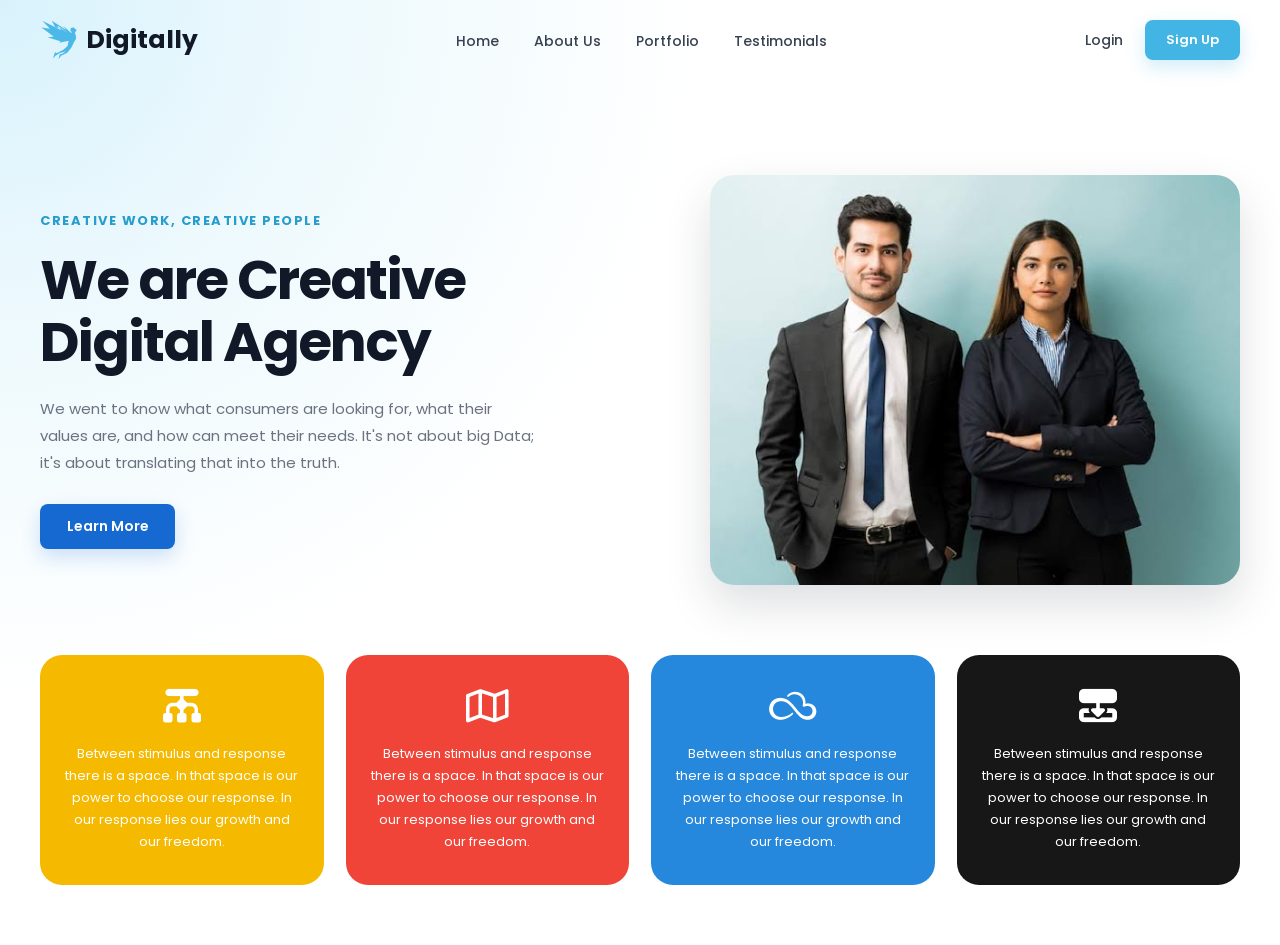
==== index.html @ ea76e37e "Add files via upload" ====
<!doctype html>
<html lang="en">
  <head>
    <meta charset="UTF-8" />
    <meta name="viewport" content="width=device-width, initial-scale=1.0" />
    <title>Web-p1</title>
    <link rel="stylesheet" href="style.css" />
    <link
      rel="stylesheet"
      href="https://cdnjs.cloudflare.com/ajax/libs/font-awesome/6.7.2/css/all.min.css"/>
    <link rel="preconnect" href="https://fonts.googleapis.com" />
    <link rel="preconnect" href="https://fonts.gstatic.com" crossorigin />
    <link
      href="https://fonts.googleapis.com/css2?family=Poppins:ital,wght@0,100;0,200;0,300;0,400;0,500;0,600;0,700;0,800;0,900;1,100;1,200;1,300;1,400;1,500;1,600;1,700;1,800;1,900&display=swap"
      rel="stylesheet"
    />
  </head>
  <body>
    <nav>
      <div class="brand">
        <i class="fa-brands fa-studiovinari"></i>
        <h2 class="heading">Digitally</h2>
      </div>
      <ul class="main">
        <li><a href="#">Home</a></li>
        <li><a href="#">About Us</a></li>
        <li><a href="#">Portfolio</a></li>
        <li><a href="#">Testimonials</a></li>
      </ul>
      <div class="button">
        <a class="login" href="#">Login</a>
        <button class="sign"><a href="#">Sign Up</a></button>
      </div>
    </nav>
    <div class="section">
      <div class="text-content">
        <p class="creative-work">CREATIVE WORK, CREATIVE PEOPLE</p>
        <h1 class="digital-agency">We are Creative Digital Agency</h1>
        <p class="description">
          We went to know what consumers are looking for, what their values are,
          and how can meet their needs. It's not about big Data; it's about
          translating that into the truth.
        </p>
        <button class="learn">Learn More</button>
      </div>
      <div class="img-content">
        <img class="img" src="business.jpg" alt="" />
      </div>
    </div>
    <div class="menu-row">
      <div class="menu-col">
        <div class="yellow-box">
          <i class="fa-solid fa-chart-diagram"></i>
          <p>
            Between stimulus and response there is a space. In that space is our
            power to choose our response. In our response lies our growth and
            our freedom.
          </p>
        </div>
        <div class="red-box">
          <i class="fa-regular fa-map"></i>
          <p>
            Between stimulus and response there is a space. In that space is our
            power to choose our response. In our response lies our growth and
            our freedom.
          </p>
        </div>
        <div class="blue-box">
          <i class="fa-brands fa-skyatlas"></i>
          <p>
            Between stimulus and response there is a space. In that space is our
            power to choose our response. In our response lies our growth and
            our freedom.
          </p>
        </div>
        <div class="black-box">
          <i class="fa-solid fa-diagram-next"></i>
          <p>
            Between stimulus and response there is a space. In that space is our
            power to choose our response. In our response lies our growth and
            our freedom.
          </p>
        </div>
      </div>
    </div>
  </body>
</html>
---- style.css ----
* {
  margin: 0;
  padding: 0;
  box-sizing: border-box;
}

body {
  font-family: "Poppins", sans-serif;
  min-height: 100vh;
  background: radial-gradient(circle 700px at 0% 0%, #d8f2fc, #edf9fd 45%, #ffffff);
  color: #111827;
}

nav {
  width: 100%;
  max-width: 1250px;
  height: 80px;
  margin: 0 auto;
  padding: 0 25px;
  display: flex;
  justify-content: space-between;
  align-items: center;
}

.brand {
  display: flex;
  align-items: center;
  gap: 8px;
}

.fa-studiovinari {
  font-size: 38px;
  color: #4bb9e8;
}

.heading {
  font-size: 25px;
  font-weight: 700;
}

.main {
  display: flex;
  align-items: center;
  gap: 35px;
  list-style: none;
}

.main li a {
  text-decoration: none;
  color: #374151;
  font-size: 14px;
  font-weight: 500;
  transition: 0.3s;
}

.main li a:hover {
  color: #269dcc;
}

.button {
  display: flex;
  align-items: center;
  gap: 22px;
}

.login {
  text-decoration: none;
  color: #374151;
  font-size: 14px;
  font-weight: 500;
  transition: 0.3s;
}

.login:hover {
  color: #269dcc;
}

.sign {
  width: 95px;
  height: 40px;
  border: none;
  border-radius: 8px;
  background: #42b5e5;
  cursor: pointer;
  transition: 0.3s;
  box-shadow: 0 7px 18px rgba(66, 181, 229, 0.25);
}

.sign a {
  color: white;
  text-decoration: none;
  font-family: "Poppins", sans-serif;
  font-size: 13px;
  font-weight: 600;
}

.sign:hover {
  background: #269dcc;
  transform: translateY(-2px);
}

.section {
  width: 100%;
  max-width: 1250px;
  margin: 55px auto 0;
  padding: 40px 25px 70px;
  display: flex;
  align-items: center;
  gap: 70px;
}

.text-content {
  flex: 1;
}

.creative-work {
  margin-bottom: 18px;
  color: #269dcc;
  font-size: 13px;
  font-weight: 700;
  letter-spacing: 1.5px;
}

.digital-agency {
  max-width: 570px;
  font-size: 55px;
  line-height: 1.12;
  letter-spacing: -2px;
  font-weight: 700;
}

.description {
  max-width: 500px;
  margin-top: 22px;
  color: #6b7280;
  font-size: 15px;
  line-height: 1.8;
}

.learn {
  width: 135px;
  height: 45px;
  margin-top: 28px;
  border: none;
  border-radius: 8px;
  background: #1769d2;
  color: white;
  font-family: "Poppins", sans-serif;
  font-size: 14px;
  font-weight: 600;
  cursor: pointer;
  transition: 0.3s;
  box-shadow: 0 8px 20px rgba(23, 105, 210, 0.2);
}

.learn:hover {
  background: #1257b0;
  transform: translateY(-2px);
}

.img-content {
  flex: 1;
  display: flex;
  justify-content: flex-end;
}

.img {
  width: 100%;
  max-width: 530px;
  height: 410px;
  object-fit: cover;
  border-radius: 24px;
  box-shadow: 0 20px 45px rgba(31, 41, 55, 0.15);
}

.menu-row {
  width: 100%;
  max-width: 1250px;
  margin: 0 auto;
  padding: 0 25px 60px;
}

.menu-col {
  display: grid;
  grid-template-columns: repeat(4, 1fr);
  gap: 22px;
}

.yellow-box,
.red-box,
.blue-box,
.black-box {
  width: 100%;
  min-height: 230px;
  padding: 28px 24px;
  border-radius: 22px;
  color: white;
  text-align: center;
  display: flex;
  flex-direction: column;
  align-items: center;
  justify-content: center;
  transition: 0.3s;
}

.yellow-box {
  background: #f5b900;
}

.red-box {
  background: #f04438;
}

.blue-box {
  background: #2588dc;
}

.black-box {
  background: #171717;
}

.yellow-box:hover,
.red-box:hover,
.blue-box:hover,
.black-box:hover {
  transform: translateY(-7px);
}

.yellow-box i,
.red-box i,
.blue-box i,
.black-box i {
  margin-bottom: 18px;
  font-size: 38px;
}

.yellow-box p,
.red-box p,
.blue-box p,
.black-box p {
  font-size: 13px;
  line-height: 1.7;
}

@media (max-width: 1000px) {
  .main {
    gap: 20px;
  }

  .section {
    gap: 40px;
  }

  .digital-agency {
    font-size: 45px;
  }

  .menu-col {
    grid-template-columns: repeat(2, 1fr);
  }
}

@media (max-width: 768px) {
  nav {
    height: auto;
    padding: 20px;
    flex-wrap: wrap;
    gap: 20px;
  }

  .main {
    order: 3;
    width: 100%;
    justify-content: center;
  }

  .section {
    margin-top: 30px;
    padding: 30px 20px 60px;
    flex-direction: column;
    text-align: center;
  }

  .digital-agency {
    font-size: 42px;
    letter-spacing: -1px;
  }

  .description {
    margin-left: auto;
    margin-right: auto;
  }

  .img-content {
    width: 100%;
    justify-content: center;
  }

  .img {
    height: 350px;
  }

  .menu-row {
    padding: 0 20px 50px;
  }
}

@media (max-width: 550px) {
  .heading {
    font-size: 22px;
  }

  .fa-studiovinari {
    font-size: 32px;
  }

  .main {
    flex-wrap: wrap;
    gap: 15px;
  }

  .main li a {
    font-size: 12px;
  }

  .button {
    gap: 12px;
  }

  .login {
    font-size: 12px;
  }

  .sign {
    width: 80px;
  }

  .digital-agency {
    font-size: 35px;
  }

  .description {
    font-size: 14px;
  }

  .menu-col {
    grid-template-columns: 1fr;
  }

  .yellow-box,
  .red-box,
  .blue-box,
  .black-box {
    min-height: 200px;
  }
}
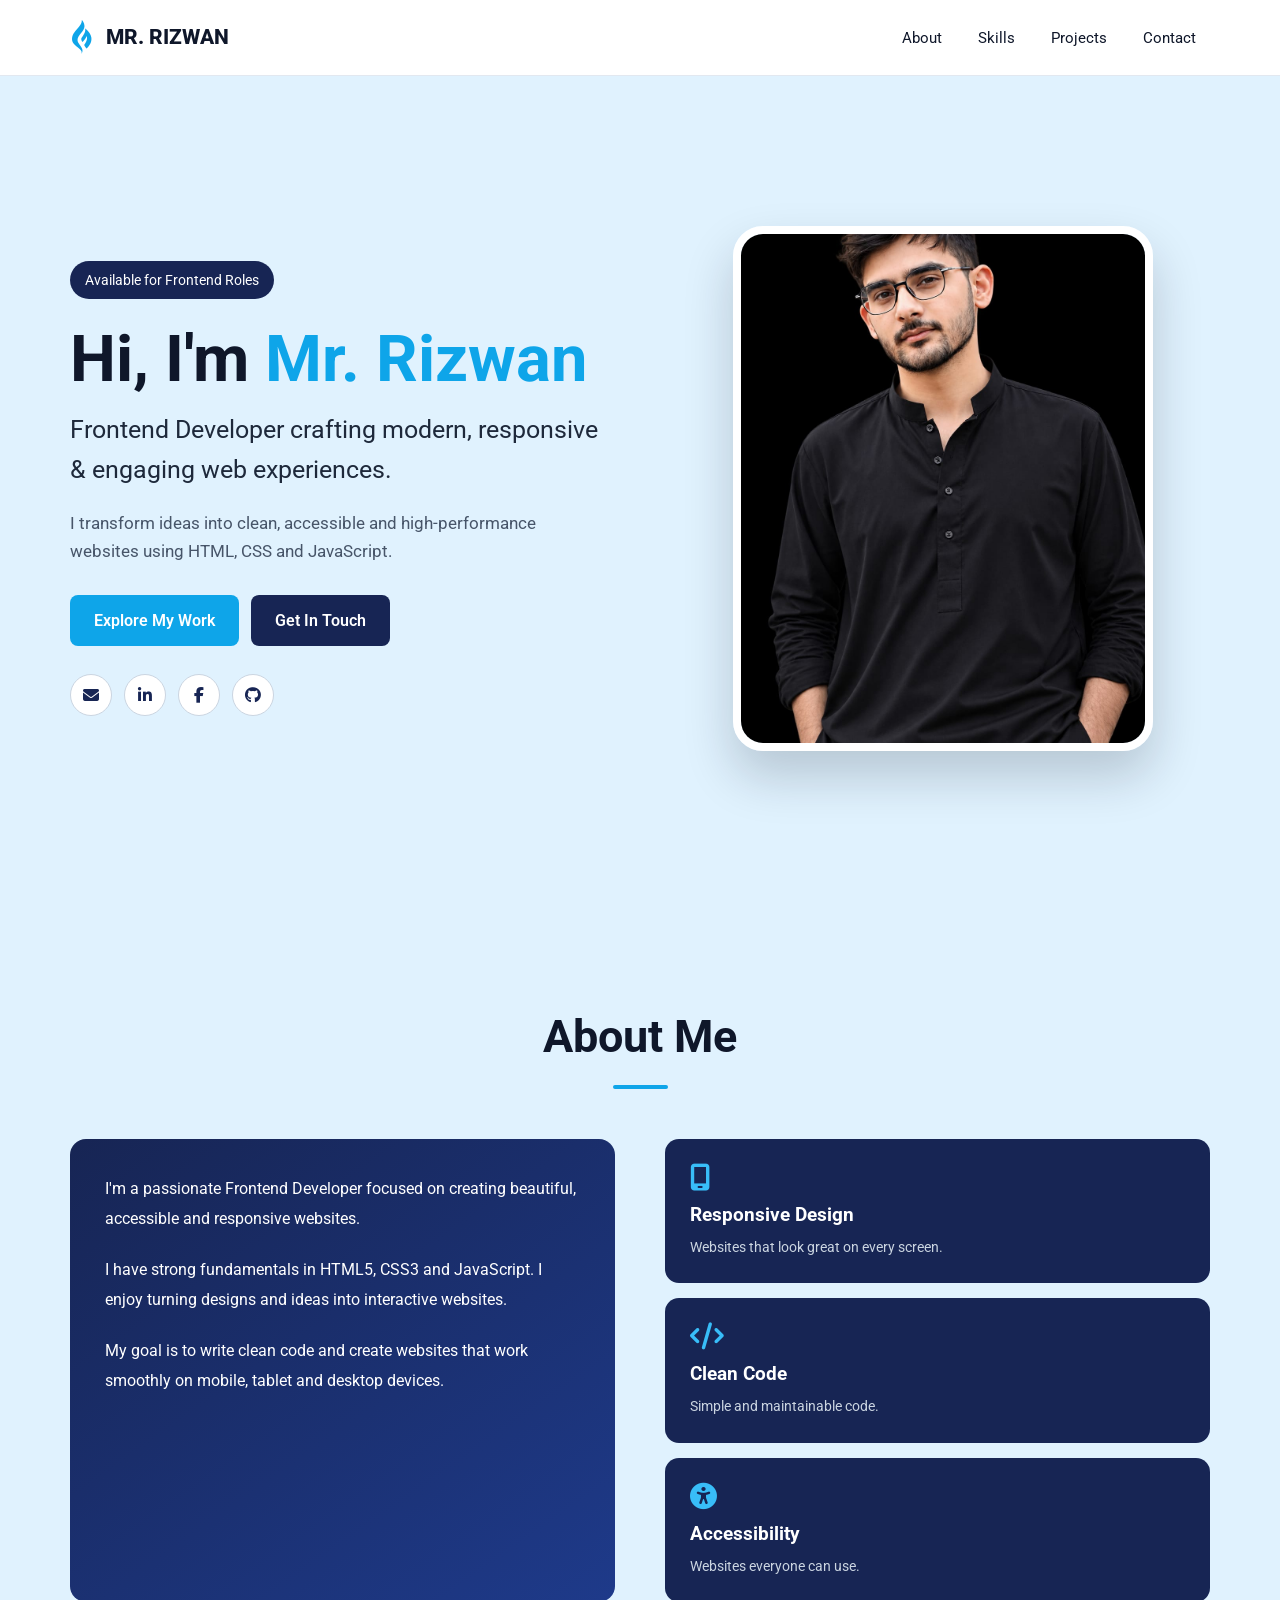
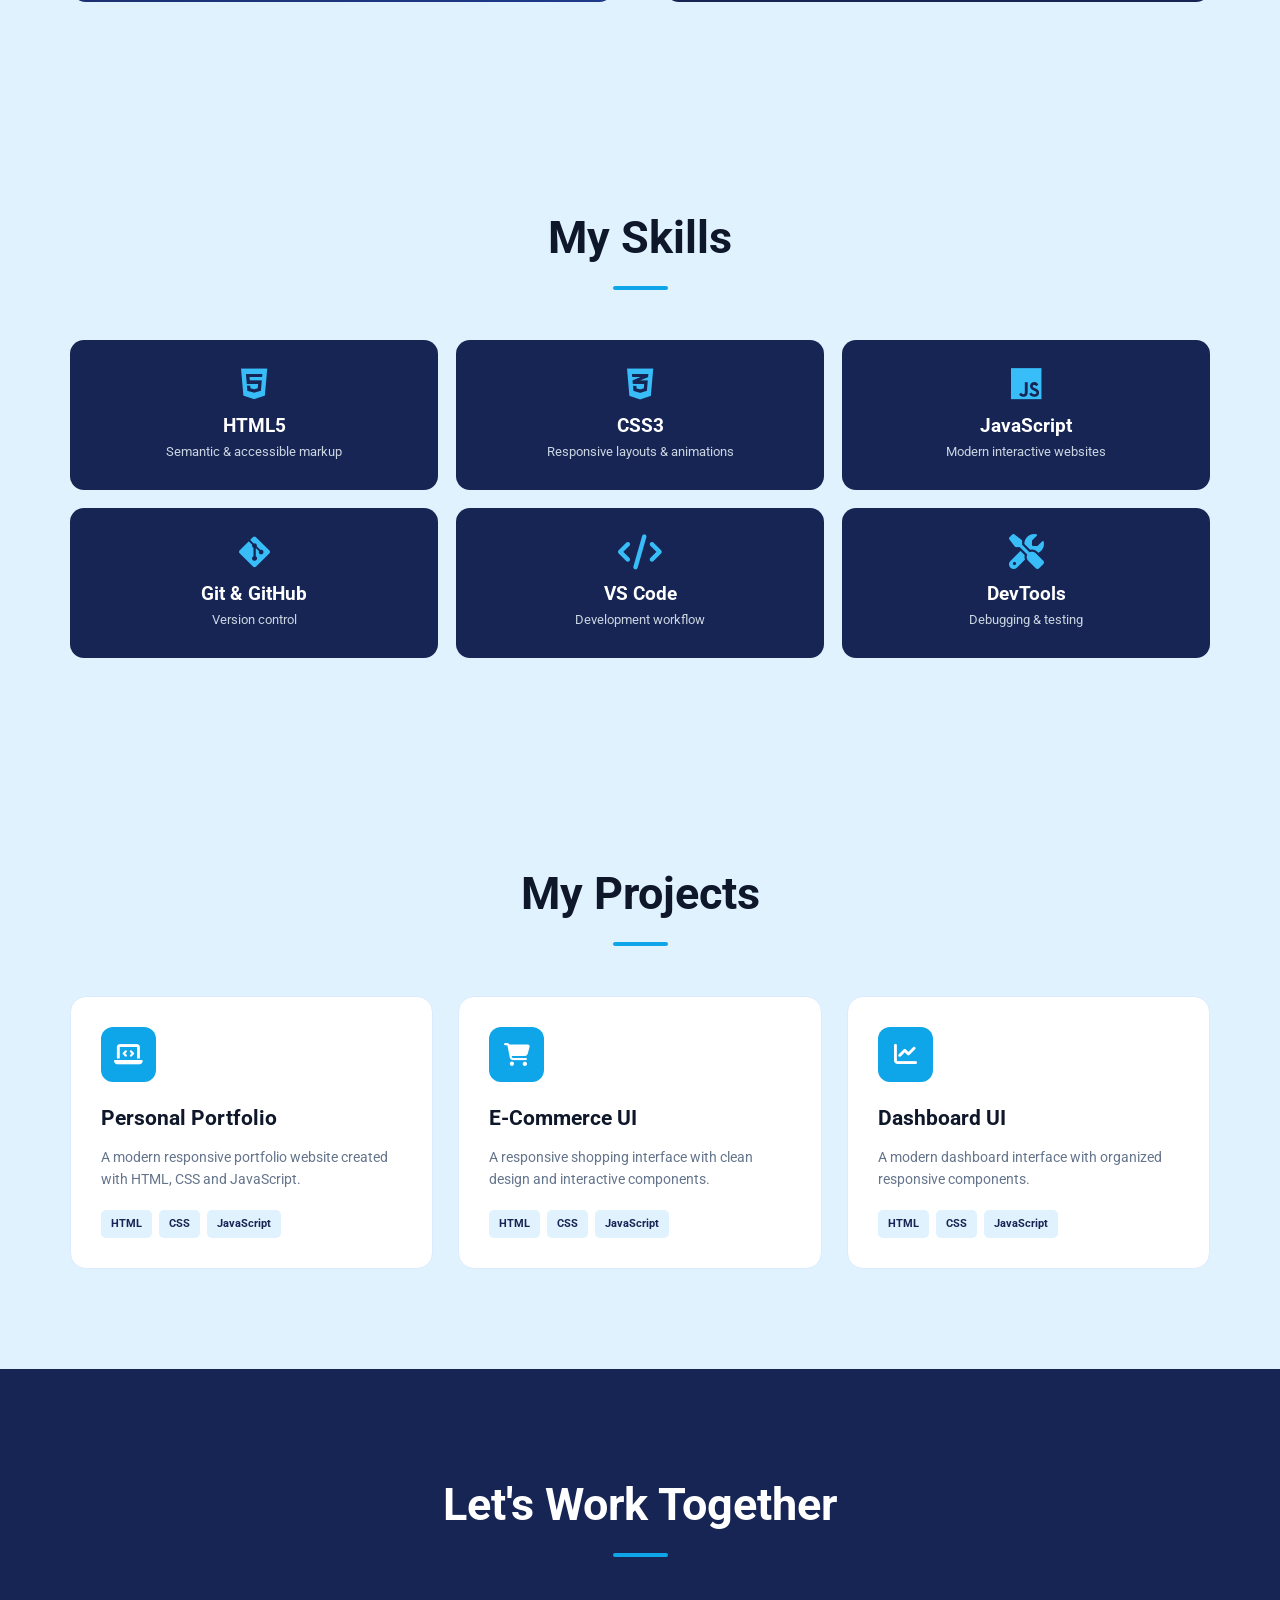
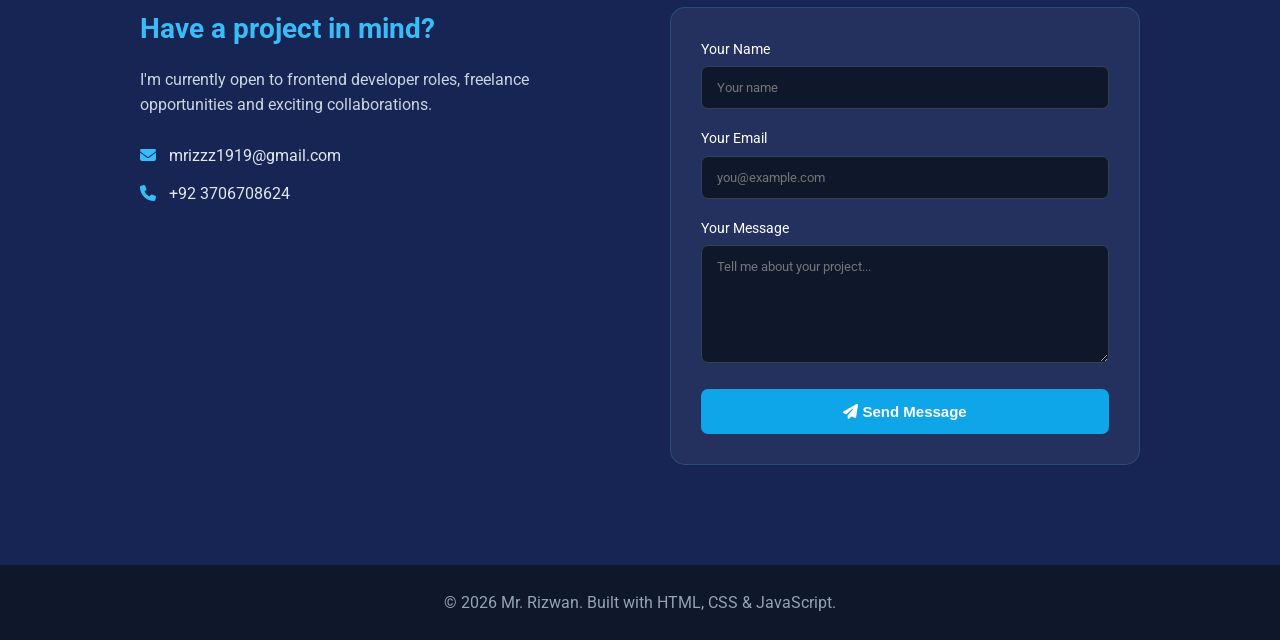
==== commit 75bf5d66: "Add files via upload" ====
--- a/index.html
+++ b/index.html
@@ -1,87 +1,307 @@
-<!doctype html>
-<html lang="en">
-  <head>
-    <meta charset="UTF-8" />
-    <meta name="viewport" content="width=device-width, initial-scale=1.0" />
-    <title>Web-p1</title>
-    <link rel="stylesheet" href="style.css" />
-    <link
-      rel="stylesheet"
-      href="https://cdnjs.cloudflare.com/ajax/libs/font-awesome/6.7.2/css/all.min.css"/>
-    <link rel="preconnect" href="https://fonts.googleapis.com" />
-    <link rel="preconnect" href="https://fonts.gstatic.com" crossorigin />
-    <link
-      href="https://fonts.googleapis.com/css2?family=Poppins:ital,wght@0,100;0,200;0,300;0,400;0,500;0,600;0,700;0,800;0,900;1,100;1,200;1,300;1,400;1,500;1,600;1,700;1,800;1,900&display=swap"
-      rel="stylesheet"
-    />
-  </head>
-  <body>
-    <nav>
-      <div class="brand">
-        <i class="fa-brands fa-studiovinari"></i>
-        <h2 class="heading">Digitally</h2>
-      </div>
-      <ul class="main">
-        <li><a href="#">Home</a></li>
-        <li><a href="#">About Us</a></li>
-        <li><a href="#">Portfolio</a></li>
-        <li><a href="#">Testimonials</a></li>
-      </ul>
-      <div class="button">
-        <a class="login" href="#">Login</a>
-        <button class="sign"><a href="#">Sign Up</a></button>
-      </div>
-    </nav>
-    <div class="section">
-      <div class="text-content">
-        <p class="creative-work">CREATIVE WORK, CREATIVE PEOPLE</p>
-        <h1 class="digital-agency">We are Creative Digital Agency</h1>
-        <p class="description">
-          We went to know what consumers are looking for, what their values are,
-          and how can meet their needs. It's not about big Data; it's about
-          translating that into the truth.
-        </p>
-        <button class="learn">Learn More</button>
-      </div>
-      <div class="img-content">
-        <img class="img" src="business.jpg" alt="" />
-      </div>
-    </div>
-    <div class="menu-row">
-      <div class="menu-col">
-        <div class="yellow-box">
-          <i class="fa-solid fa-chart-diagram"></i>
-          <p>
-            Between stimulus and response there is a space. In that space is our
-            power to choose our response. In our response lies our growth and
-            our freedom.
-          </p>
-        </div>
-        <div class="red-box">
-          <i class="fa-regular fa-map"></i>
-          <p>
-            Between stimulus and response there is a space. In that space is our
-            power to choose our response. In our response lies our growth and
-            our freedom.
-          </p>
-        </div>
-        <div class="blue-box">
-          <i class="fa-brands fa-skyatlas"></i>
-          <p>
-            Between stimulus and response there is a space. In that space is our
-            power to choose our response. In our response lies our growth and
-            our freedom.
-          </p>
-        </div>
-        <div class="black-box">
-          <i class="fa-solid fa-diagram-next"></i>
-          <p>
-            Between stimulus and response there is a space. In that space is our
-            power to choose our response. In our response lies our growth and
-            our freedom.
-          </p>
-        </div>
-      </div>
-    </div>
-  </body>
-</html>       +<!doctype html>
+
+<html lang="en">
+
+<head>
+    <meta charset="UTF-8" />
+    <meta name="viewport" content="width=device-width, initial-scale=1.0" />
+
+    <meta name="description" content="Mr. Rizwan - Frontend Developer creating modern and responsive websites." />
+
+    <title>Mr. Rizwan | Frontend Developer</title>
+
+    <link href="https://fonts.googleapis.com/css2?family=Roboto:wght@300;400;500;700;900&display=swap"
+        rel="stylesheet" />
+
+    <link rel="stylesheet" href="https://cdnjs.cloudflare.com/ajax/libs/font-awesome/6.7.2/css/all.min.css" />
+    <link rel="stylesheet" href="style.css" />
+</head>
+
+<body>
+
+    <header>
+        <nav>
+            <a href="#home" class="logo">
+                <i class="fa-brands fa-gripfire"></i>
+                MR. RIZWAN
+            </a>
+
+            <div class="nav-links">
+                <a href="#about">About</a>
+                <a href="#skills">Skills</a>
+                <a href="#projects">Projects</a>
+                <a href="#contact">Contact</a>
+            </div>
+        </nav>
+    </header>
+
+    <section id="home" class="hero">
+        <div class="hero-text">
+            <span class="available"> Available for Frontend Roles </span>
+
+            <h1>
+                Hi, I'm
+                <span>Mr. Rizwan</span>
+            </h1>
+
+            <h2>
+                Frontend Developer crafting modern, responsive & engaging web
+                experiences.
+            </h2>
+
+            <p>
+                I transform ideas into clean, accessible and high-performance websites
+                using HTML, CSS and JavaScript.
+            </p>
+
+            <div class="buttons">
+                <a href="#projects" class="btn primary"> Explore My Work </a>
+
+                <a href="#contact" class="btn secondary"> Get In Touch </a>
+            </div>
+
+            <div class="social">
+                <a href="mailto:mrizzz1919@gmail.com" aria-label="Email">
+                    <i class="fa-solid fa-envelope"></i>
+                </a>
+
+                <a href="#" aria-label="LinkedIn">
+                    <i class="fa-brands fa-linkedin-in"></i>
+                </a>
+
+                <a href="#" aria-label="Facebook">
+                    <i class="fa-brands fa-facebook-f"></i>
+                </a>
+
+                <a href="#" aria-label="GitHub">
+                    <i class="fa-brands fa-github"></i>
+                </a>
+            </div>
+        </div>
+
+        <div class="hero-image">
+            <img src="profilepic.jpeg" alt="Portrait of Mr. Rizwan" />
+        </div>
+    </section>
+
+    <section id="about" class="section">
+        <h2 class="section-title">About Me</h2>
+
+        <div class="about">
+            <div class="about-text">
+                <p>
+                    I'm a passionate Frontend Developer focused on creating beautiful,
+                    accessible and responsive websites.
+                </p>
+
+                <p>
+                    I have strong fundamentals in HTML5, CSS3 and JavaScript. I enjoy
+                    turning designs and ideas into interactive websites.
+                </p>
+
+                <p>
+                    My goal is to write clean code and create websites that work
+                    smoothly on mobile, tablet and desktop devices.
+                </p>
+            </div>
+
+            <div class="about-cards">
+                <div class="card">
+                    <i class="fa-solid fa-mobile-screen"></i>
+                    <h3>Responsive Design</h3>
+                    <p>Websites that look great on every screen.</p>
+                </div>
+
+                <div class="card">
+                    <i class="fa-solid fa-code"></i>
+                    <h3>Clean Code</h3>
+                    <p>Simple and maintainable code.</p>
+                </div>
+
+                <div class="card">
+                    <i class="fa-solid fa-universal-access"></i>
+                    <h3>Accessibility</h3>
+                    <p>Websites everyone can use.</p>
+                </div>
+            </div>
+        </div>
+    </section>
+
+    <section id="skills" class="section">
+        <h2 class="section-title">My Skills</h2>
+
+        <div class="skills">
+            <div class="skill">
+                <i class="fa-brands fa-html5"></i>
+                <h3>HTML5</h3>
+                <p>Semantic & accessible markup</p>
+            </div>
+
+            <div class="skill">
+                <i class="fa-brands fa-css3-alt"></i>
+                <h3>CSS3</h3>
+                <p>Responsive layouts & animations</p>
+            </div>
+
+            <div class="skill">
+                <i class="fa-brands fa-js"></i>
+                <h3>JavaScript</h3>
+                <p>Modern interactive websites</p>
+            </div>
+
+            <div class="skill">
+                <i class="fa-brands fa-git-alt"></i>
+                <h3>Git & GitHub</h3>
+                <p>Version control</p>
+            </div>
+
+            <div class="skill">
+                <i class="fa-solid fa-code"></i>
+                <h3>VS Code</h3>
+                <p>Development workflow</p>
+            </div>
+
+            <div class="skill">
+                <i class="fa-solid fa-screwdriver-wrench"></i>
+                <h3>DevTools</h3>
+                <p>Debugging & testing</p>
+            </div>
+        </div>
+    </section>
+
+    <section id="projects" class="section">
+        <h2 class="section-title">My Projects</h2>
+
+        <div class="projects">
+            <div class="project">
+                <div class="project-icon">
+                    <i class="fa-solid fa-laptop-code"></i>
+                </div>
+
+                <h3>Personal Portfolio</h3>
+
+                <p>
+                    A modern responsive portfolio website created with HTML, CSS and
+                    JavaScript.
+                </p>
+
+                <div class="tags">
+                    <span>HTML</span>
+                    <span>CSS</span>
+                    <span>JavaScript</span>
+                </div>
+            </div>
+
+            <div class="project">
+                <div class="project-icon">
+                    <i class="fa-solid fa-cart-shopping"></i>
+                </div>
+
+                <h3>E-Commerce UI</h3>
+
+                <p>
+                    A responsive shopping interface with clean design and interactive
+                    components.
+                </p>
+
+                <div class="tags">
+                    <span>HTML</span>
+                    <span>CSS</span>
+                    <span>JavaScript</span>
+                </div>
+            </div>
+
+            <div class="project">
+                <div class="project-icon">
+                    <i class="fa-solid fa-chart-line"></i>
+                </div>
+
+                <h3>Dashboard UI</h3>
+
+                <p>
+                    A modern dashboard interface with organized responsive components.
+                </p>
+
+                <div class="tags">
+                    <span>HTML</span>
+                    <span>CSS</span>
+                    <span>JavaScript</span>
+                </div>
+            </div>
+        </div>
+    </section>
+
+    <section id="contact" class="contact">
+        <h2 class="section-title">Let's Work Together</h2>
+
+        <div class="contact-container">
+            <div class="contact-info">
+                <h3>Have a project in mind?</h3>
+
+                <p>
+                    I'm currently open to frontend developer roles, freelance
+                    opportunities and exciting collaborations.
+                </p>
+
+                <a href="mailto:mrizzz1919@gmail.com">
+                    <i class="fa-solid fa-envelope"></i>
+                    mrizzz1919@gmail.com
+                </a>
+
+                <a href="tel:+923706708624">
+                    <i class="fa-solid fa-phone"></i>
+                    +92 3706708624
+                </a>
+            </div>
+
+            <form action="https://formsubmit.co/mrizzz1919@gmail.com" method="POST" id="contact-form">
+                <input type="hidden" name="_subject" value="New Portfolio Contact" />
+
+                <input type="hidden" name="_captcha" value="false" />
+
+                <label for="name">Your Name</label>
+
+                <input type="text" id="name" name="name" placeholder="Your name" required />
+
+                <label for="email">Your Email</label>
+
+                <input type="email" id="email" name="email" placeholder="you@example.com" required />
+
+                <label for="message">Your Message</label>
+
+                <textarea id="message" name="message" rows="6" placeholder="Tell me about your project..."
+                    required></textarea>
+
+                <button type="submit">
+                    <i class="fa-solid fa-paper-plane"></i>
+                    Send Message
+                </button>
+            </form>
+        </div>
+    </section>
+
+    <footer>
+        <p>
+            &copy; <span id="year"></span>
+            Mr. Rizwan. Built with HTML, CSS & JavaScript.
+        </p>
+    </footer>
+
+    <script>
+        const year = document.getElementById("year");
+        year.textContent = new Date().getFullYear();
+
+        const form = document.getElementById("contact-form");
+
+        form.addEventListener("submit", function () {
+            const button = form.querySelector("button");
+
+            button.innerHTML =
+                '<i class="fa-solid fa-spinner fa-spin"></i> Sending...';
+
+            button.disabled = true;
+        });
+    </script>
+</body>
+
+</html>
--- a/style.css
+++ b/style.css
@@ -1,357 +1,755 @@
-* {
-  margin: 0;
-  padding: 0;
-  box-sizing: border-box;
-}
-
-body {
-  font-family: "Poppins", sans-serif;
-  min-height: 100vh;
-  background: radial-gradient(circle 700px at 0% 0%, #d8f2fc, #edf9fd 45%, #ffffff);
-  color: #111827;
-}
-
-nav {
-  width: 100%;
-  max-width: 1250px;
-  height: 80px;
-  margin: 0 auto;
-  padding: 0 25px;
-  display: flex;
-  justify-content: space-between;
-  align-items: center;
-}
-
-.brand {
-  display: flex;
-  align-items: center;
-  gap: 8px;
-}
-
-.fa-studiovinari {
-  font-size: 38px;
-  color: #4bb9e8;
-}
-
-.heading {
-  font-size: 25px;
-  font-weight: 700;
-}
-
-.main {
-  display: flex;
-  align-items: center;
-  gap: 35px;
-  list-style: none;
-}
-
-.main li a {
-  text-decoration: none;
-  color: #374151;
-  font-size: 14px;
-  font-weight: 500;
-  transition: 0.3s;
-}
-
-.main li a:hover {
-  color: #269dcc;
-}
-
-.button {
-  display: flex;
-  align-items: center;
-  gap: 22px;
-}
-
-.login {
-  text-decoration: none;
-  color: #374151;
-  font-size: 14px;
-  font-weight: 500;
-  transition: 0.3s;
-}
-
-.login:hover {
-  color: #269dcc;
-}
-
-.sign {
-  width: 95px;
-  height: 40px;
-  border: none;
-  border-radius: 8px;
-  background: #42b5e5;
-  cursor: pointer;
-  transition: 0.3s;
-  box-shadow: 0 7px 18px rgba(66, 181, 229, 0.25);
-}
-
-.sign a {
-  color: white;
-  text-decoration: none;
-  font-family: "Poppins", sans-serif;
-  font-size: 13px;
-  font-weight: 600;
-}
-
-.sign:hover {
-  background: #269dcc;
-  transform: translateY(-2px);
-}
-
-.section {
-  width: 100%;
-  max-width: 1250px;
-  margin: 55px auto 0;
-  padding: 40px 25px 70px;
-  display: flex;
-  align-items: center;
-  gap: 70px;
-}
-
-.text-content {
-  flex: 1;
-}
-
-.creative-work {
-  margin-bottom: 18px;
-  color: #269dcc;
-  font-size: 13px;
-  font-weight: 700;
-  letter-spacing: 1.5px;
-}
-
-.digital-agency {
-  max-width: 570px;
-  font-size: 55px;
-  line-height: 1.12;
-  letter-spacing: -2px;
-  font-weight: 700;
-}
-
-.description {
-  max-width: 500px;
-  margin-top: 22px;
-  color: #6b7280;
-  font-size: 15px;
-  line-height: 1.8;
-}
-
-.learn {
-  width: 135px;
-  height: 45px;
-  margin-top: 28px;
-  border: none;
-  border-radius: 8px;
-  background: #1769d2;
-  color: white;
-  font-family: "Poppins", sans-serif;
-  font-size: 14px;
-  font-weight: 600;
-  cursor: pointer;
-  transition: 0.3s;
-  box-shadow: 0 8px 20px rgba(23, 105, 210, 0.2);
-}
-
-.learn:hover {
-  background: #1257b0;
-  transform: translateY(-2px);
-}
-
-.img-content {
-  flex: 1;
-  display: flex;
-  justify-content: flex-end;
-}
-
-.img {
-  width: 100%;
-  max-width: 530px;
-  height: 410px;
-  object-fit: cover;
-  border-radius: 24px;
-  box-shadow: 0 20px 45px rgba(31, 41, 55, 0.15);
-}
-
-.menu-row {
-  width: 100%;
-  max-width: 1250px;
-  margin: 0 auto;
-  padding: 0 25px 60px;
-}
-
-.menu-col {
-  display: grid;
-  grid-template-columns: repeat(4, 1fr);
-  gap: 22px;
-}
-
-.yellow-box,
-.red-box,
-.blue-box,
-.black-box {
-  width: 100%;
-  min-height: 230px;
-  padding: 28px 24px;
-  border-radius: 22px;
-  color: white;
-  text-align: center;
-  display: flex;
-  flex-direction: column;
-  align-items: center;
-  justify-content: center;
-  transition: 0.3s;
-}
-
-.yellow-box {
-  background: #f5b900;
-}
-
-.red-box {
-  background: #f04438;
-}
-
-.blue-box {
-  background: #2588dc;
-}
-
-.black-box {
-  background: #171717;
-}
-
-.yellow-box:hover,
-.red-box:hover,
-.blue-box:hover,
-.black-box:hover {
-  transform: translateY(-7px);
-}
-
-.yellow-box i,
-.red-box i,
-.blue-box i,
-.black-box i {
-  margin-bottom: 18px;
-  font-size: 38px;
-}
-
-.yellow-box p,
-.red-box p,
-.blue-box p,
-.black-box p {
-  font-size: 13px;
-  line-height: 1.7;
-}
-
-@media (max-width: 1000px) {
-  .main {
-    gap: 20px;
-  }
-
-  .section {
-    gap: 40px;
-  }
-
-  .digital-agency {
-    font-size: 45px;
-  }
-
-  .menu-col {
-    grid-template-columns: repeat(2, 1fr);
-  }
-}
-
-@media (max-width: 768px) {
-  nav {
-    height: auto;
-    padding: 20px;
-    flex-wrap: wrap;
-    gap: 20px;
-  }
-
-  .main {
-    order: 3;
-    width: 100%;
-    justify-content: center;
-  }
-
-  .section {
-    margin-top: 30px;
-    padding: 30px 20px 60px;
-    flex-direction: column;
-    text-align: center;
-  }
-
-  .digital-agency {
-    font-size: 42px;
-    letter-spacing: -1px;
-  }
-
-  .description {
-    margin-left: auto;
-    margin-right: auto;
-  }
-
-  .img-content {
-    width: 100%;
-    justify-content: center;
-  }
-
-  .img {
-    height: 350px;
-  }
-
-  .menu-row {
-    padding: 0 20px 50px;
-  }
-}
-
-@media (max-width: 550px) {
-  .heading {
-    font-size: 22px;
-  }
-
-  .fa-studiovinari {
-    font-size: 32px;
-  }
-
-  .main {
-    flex-wrap: wrap;
-    gap: 15px;
-  }
-
-  .main li a {
-    font-size: 12px;
-  }
-
-  .button {
-    gap: 12px;
-  }
-
-  .login {
-    font-size: 12px;
-  }
-
-  .sign {
-    width: 80px;
-  }
-
-  .digital-agency {
-    font-size: 35px;
-  }
-
-  .description {
-    font-size: 14px;
-  }
-
-  .menu-col {
-    grid-template-columns: 1fr;
-  }
-
-  .yellow-box,
-  .red-box,
-  .blue-box,
-  .black-box {
-    min-height: 200px;
-  }
-}
-
+/* =========================
+   RESET
+========================= */
+
+* {
+    margin: 0;
+    padding: 0;
+    box-sizing: border-box;
+}
+
+html {
+    scroll-behavior: smooth;
+}
+
+body {
+    font-family: "Roboto", sans-serif;
+    background: #e0f2fe;
+    color: #0f172a;
+    line-height: 1.6;
+}
+
+a {
+    text-decoration: none;
+    color: inherit;
+}
+
+img {
+    max-width: 100%;
+    display: block;
+}
+
+/* =========================
+   HEADER
+========================= */
+
+header {
+    position: sticky;
+    top: 0;
+    z-index: 1000;
+
+    background: white;
+
+    border-bottom: 1px solid #e2e8f0;
+}
+
+nav {
+    max-width: 1200px;
+    min-height: 75px;
+
+    margin: auto;
+    padding: 0 30px;
+
+    display: flex;
+    align-items: center;
+    justify-content: space-between;
+}
+
+.logo {
+    display: flex;
+    align-items: center;
+    gap: 10px;
+
+    font-size: 21px;
+    font-weight: 800;
+}
+
+.logo i {
+    color: #0ea5e9;
+    font-size: 35px;
+}
+
+.nav-links {
+    display: flex;
+    gap: 8px;
+}
+
+.nav-links a {
+    padding: 10px 14px;
+
+    border-radius: 7px;
+
+    font-size: 15px;
+
+    transition: 0.3s;
+}
+
+.nav-links a:hover {
+    color: #0284c7;
+    background: #e0f2fe;
+}
+
+/* =========================
+   HERO
+========================= */
+
+.hero {
+    max-width: 1200px;
+    min-height: calc(100vh - 75px);
+
+    margin: auto;
+    padding: 80px 30px;
+
+    display: flex;
+    align-items: center;
+
+    gap: 70px;
+}
+
+.hero-text {
+    flex: 1;
+}
+
+.available {
+    display: inline-block;
+
+    padding: 8px 15px;
+
+    color: white;
+    background: #172554;
+
+    border-radius: 30px;
+
+    font-size: 14px;
+}
+
+.hero h1 {
+    margin: 25px 0 15px;
+
+    font-size: clamp(42px, 6vw, 65px);
+    line-height: 1.1;
+}
+
+.hero h1 span {
+    color: #0ea5e9;
+}
+
+.hero h2 {
+    max-width: 650px;
+
+    margin-bottom: 20px;
+
+    color: #1e293b;
+
+    font-size: 25px;
+    font-weight: 400;
+}
+
+.hero p {
+    max-width: 650px;
+
+    margin-bottom: 30px;
+
+    color: #475569;
+
+    font-size: 17px;
+}
+
+/* =========================
+   BUTTONS
+========================= */
+
+.buttons {
+    display: flex;
+    gap: 12px;
+    flex-wrap: wrap;
+}
+
+.btn {
+    padding: 13px 24px;
+
+    border-radius: 8px;
+
+    font-weight: 600;
+
+    transition: 0.3s;
+}
+
+.primary {
+    color: white;
+    background: #0ea5e9;
+}
+
+.primary:hover {
+    background: #0284c7;
+    transform: translateY(-3px);
+}
+
+.secondary {
+    color: white;
+    background: #172554;
+}
+
+.secondary:hover {
+    background: #1e3a8a;
+    transform: translateY(-3px);
+}
+
+/* =========================
+   SOCIAL
+========================= */
+
+.social {
+    display: flex;
+    gap: 12px;
+
+    margin-top: 28px;
+}
+
+.social a {
+    width: 42px;
+    height: 42px;
+
+    display: flex;
+    align-items: center;
+    justify-content: center;
+
+    background: white;
+
+    border: 1px solid #cbd5e1;
+    border-radius: 50%;
+
+    color: #172554;
+
+    transition: 0.3s;
+}
+
+.social a:hover {
+    color: white;
+    background: #0ea5e9;
+
+    transform: translateY(-4px);
+}
+
+/* =========================
+   HERO IMAGE
+========================= */
+
+.hero-image {
+    flex: 1;
+
+    display: flex;
+    justify-content: center;
+}
+
+.hero-image img {
+    width: min(100%, 420px);
+
+    aspect-ratio: 4 / 5;
+
+    object-fit: cover;
+
+    border: 8px solid white;
+    border-radius: 30px;
+
+    box-shadow: 0 25px 50px rgba(15, 23, 42, 0.2);
+
+    transition: 0.3s;
+}
+
+.hero-image img:hover {
+    transform: translateY(-8px);
+}
+
+/* =========================
+   GENERAL SECTIONS
+========================= */
+
+.section {
+    max-width: 1200px;
+
+    margin: auto;
+
+    padding: 100px 30px;
+}
+
+.section-title {
+    margin-bottom: 50px;
+
+    text-align: center;
+
+    font-size: 45px;
+}
+
+.section-title::after {
+    content: "";
+
+    display: block;
+
+    width: 55px;
+    height: 4px;
+
+    margin: 12px auto;
+
+    background: #0ea5e9;
+
+    border-radius: 10px;
+}
+
+/* =========================
+   ABOUT
+========================= */
+
+.about {
+    display: grid;
+
+    grid-template-columns: 1fr 1fr;
+
+    gap: 50px;
+}
+
+.about-text {
+    padding: 35px;
+
+    color: white;
+
+    background: linear-gradient(145deg, #172554, #1e3a8a);
+
+    border-radius: 16px;
+
+    line-height: 1.9;
+}
+
+.about-text p {
+    margin-bottom: 20px;
+}
+
+.about-text p:last-child {
+    margin-bottom: 0;
+}
+
+.about-cards {
+    display: flex;
+    flex-direction: column;
+
+    gap: 15px;
+}
+
+.card {
+    padding: 25px;
+
+    color: white;
+
+    background: #172554;
+
+    border-radius: 14px;
+
+    transition: 0.3s;
+}
+
+.card:hover {
+    transform: translateX(5px);
+
+    background: #1e3a8a;
+}
+
+.card i {
+    margin-bottom: 10px;
+
+    color: #38bdf8;
+
+    font-size: 27px;
+}
+
+.card h3 {
+    margin-bottom: 5px;
+}
+
+.card p {
+    color: #cbd5e1;
+
+    font-size: 14px;
+}
+
+/* =========================
+   SKILLS
+========================= */
+
+.skills {
+    display: grid;
+
+    grid-template-columns: repeat(3, 1fr);
+
+    gap: 18px;
+}
+
+.skill {
+    min-height: 150px;
+
+    padding: 25px;
+
+    display: flex;
+    flex-direction: column;
+    align-items: center;
+    justify-content: center;
+
+    text-align: center;
+
+    color: white;
+
+    background: #172554;
+
+    border-radius: 14px;
+
+    transition: 0.3s;
+}
+
+.skill:hover {
+    background: #1e3a8a;
+
+    transform: translateY(-5px);
+}
+
+.skill i {
+    margin-bottom: 10px;
+
+    color: #38bdf8;
+
+    font-size: 35px;
+}
+
+.skill p {
+    color: #cbd5e1;
+
+    font-size: 13px;
+}
+
+/* =========================
+   PROJECTS
+========================= */
+
+.projects {
+    display: grid;
+
+    grid-template-columns: repeat(3, 1fr);
+
+    gap: 25px;
+}
+
+.project {
+    padding: 30px;
+
+    background: white;
+
+    border: 1px solid #dbeafe;
+
+    border-radius: 16px;
+
+    transition: 0.3s;
+}
+
+.project:hover {
+    transform: translateY(-7px);
+
+    border-color: #0ea5e9;
+
+    box-shadow: 0 20px 40px rgba(15, 23, 42, 0.12);
+}
+
+.project-icon {
+    width: 55px;
+    height: 55px;
+
+    margin-bottom: 20px;
+
+    display: flex;
+    align-items: center;
+    justify-content: center;
+
+    color: white;
+
+    background: #0ea5e9;
+
+    border-radius: 12px;
+
+    font-size: 23px;
+}
+
+.project h3 {
+    margin-bottom: 10px;
+
+    font-size: 21px;
+}
+
+.project p {
+    margin-bottom: 20px;
+
+    color: #64748b;
+
+    font-size: 14px;
+}
+
+.tags {
+    display: flex;
+    gap: 7px;
+    flex-wrap: wrap;
+}
+
+.tags span {
+    padding: 5px 10px;
+
+    color: #172554;
+    background: #e0f2fe;
+
+    border-radius: 5px;
+
+    font-size: 11px;
+    font-weight: 700;
+}
+
+/* =========================
+   CONTACT
+========================= */
+
+.contact {
+    padding: 100px 30px;
+
+    color: white;
+
+    background: #172554;
+}
+
+.contact-container {
+    max-width: 1000px;
+
+    margin: auto;
+
+    display: grid;
+
+    grid-template-columns: 1fr 1fr;
+
+    gap: 60px;
+}
+
+.contact-info h3 {
+    margin-bottom: 15px;
+
+    color: #38bdf8;
+
+    font-size: 28px;
+}
+
+.contact-info p {
+    margin-bottom: 25px;
+
+    color: #cbd5e1;
+}
+
+.contact-info a {
+    display: block;
+
+    margin: 12px 0;
+
+    color: #e2e8f0;
+
+    transition: 0.3s;
+}
+
+.contact-info a:hover {
+    color: #38bdf8;
+}
+
+.contact-info i {
+    width: 25px;
+
+    color: #38bdf8;
+}
+
+/* =========================
+   FORM
+========================= */
+
+form {
+    padding: 30px;
+
+    background: rgba(255, 255, 255, 0.06);
+
+    border: 1px solid rgba(56, 189, 248, 0.2);
+
+    border-radius: 15px;
+}
+
+form label {
+    display: block;
+
+    margin-bottom: 6px;
+
+    font-size: 14px;
+}
+
+form input,
+form textarea {
+    width: 100%;
+
+    margin-bottom: 18px;
+
+    padding: 13px 15px;
+
+    color: white;
+
+    background: #0f172a;
+
+    border: 1px solid #334155;
+
+    border-radius: 7px;
+
+    outline: none;
+
+    font-family: inherit;
+}
+
+form textarea {
+    resize: vertical;
+}
+
+form input:focus,
+form textarea:focus {
+    border-color: #38bdf8;
+
+    box-shadow: 0 0 0 3px rgba(56, 189, 248, 0.1);
+}
+
+form button {
+    width: 100%;
+
+    padding: 14px;
+
+    color: white;
+
+    background: #0ea5e9;
+
+    border: none;
+
+    border-radius: 7px;
+
+    font-size: 15px;
+    font-weight: 700;
+
+    cursor: pointer;
+
+    transition: 0.3s;
+}
+
+form button:hover {
+    background: #0284c7;
+}
+
+/* =========================
+   FOOTER
+========================= */
+
+footer {
+    padding: 25px;
+
+    color: #94a3b8;
+
+    background: #0f172a;
+
+    text-align: center;
+}
+
+/* =========================
+   MOBILE
+========================= */
+
+@media (max-width: 800px) {
+    nav {
+        padding: 15px 20px;
+
+        flex-direction: column;
+
+        gap: 15px;
+    }
+
+    .nav-links {
+        flex-wrap: wrap;
+
+        justify-content: center;
+    }
+
+    .hero {
+        padding: 70px 20px;
+
+        flex-direction: column;
+
+        text-align: center;
+    }
+
+    .hero h2,
+    .hero p {
+        margin-left: auto;
+        margin-right: auto;
+    }
+
+    .buttons,
+    .social {
+        justify-content: center;
+    }
+
+    .hero-image {
+        width: 100%;
+    }
+
+    .about,
+    .contact-container {
+        grid-template-columns: 1fr;
+    }
+
+    .skills {
+        grid-template-columns: repeat(2, 1fr);
+    }
+
+    .projects {
+        grid-template-columns: 1fr;
+    }
+
+    .section {
+        padding: 80px 20px;
+    }
+}
+
+@media (max-width: 500px) {
+    .logo {
+        font-size: 18px;
+    }
+
+    .nav-links a {
+        padding: 6px 8px;
+
+        font-size: 12px;
+    }
+
+    .hero h1 {
+        font-size: 40px;
+    }
+
+    .hero h2 {
+        font-size: 20px;
+    }
+
+    .section-title {
+        font-size: 35px;
+    }
+
+    .skills {
+        grid-template-columns: 1fr;
+    }
+
+    .buttons {
+        flex-direction: column;
+    }
+
+    .btn {
+        width: 100%;
+    }
+}
